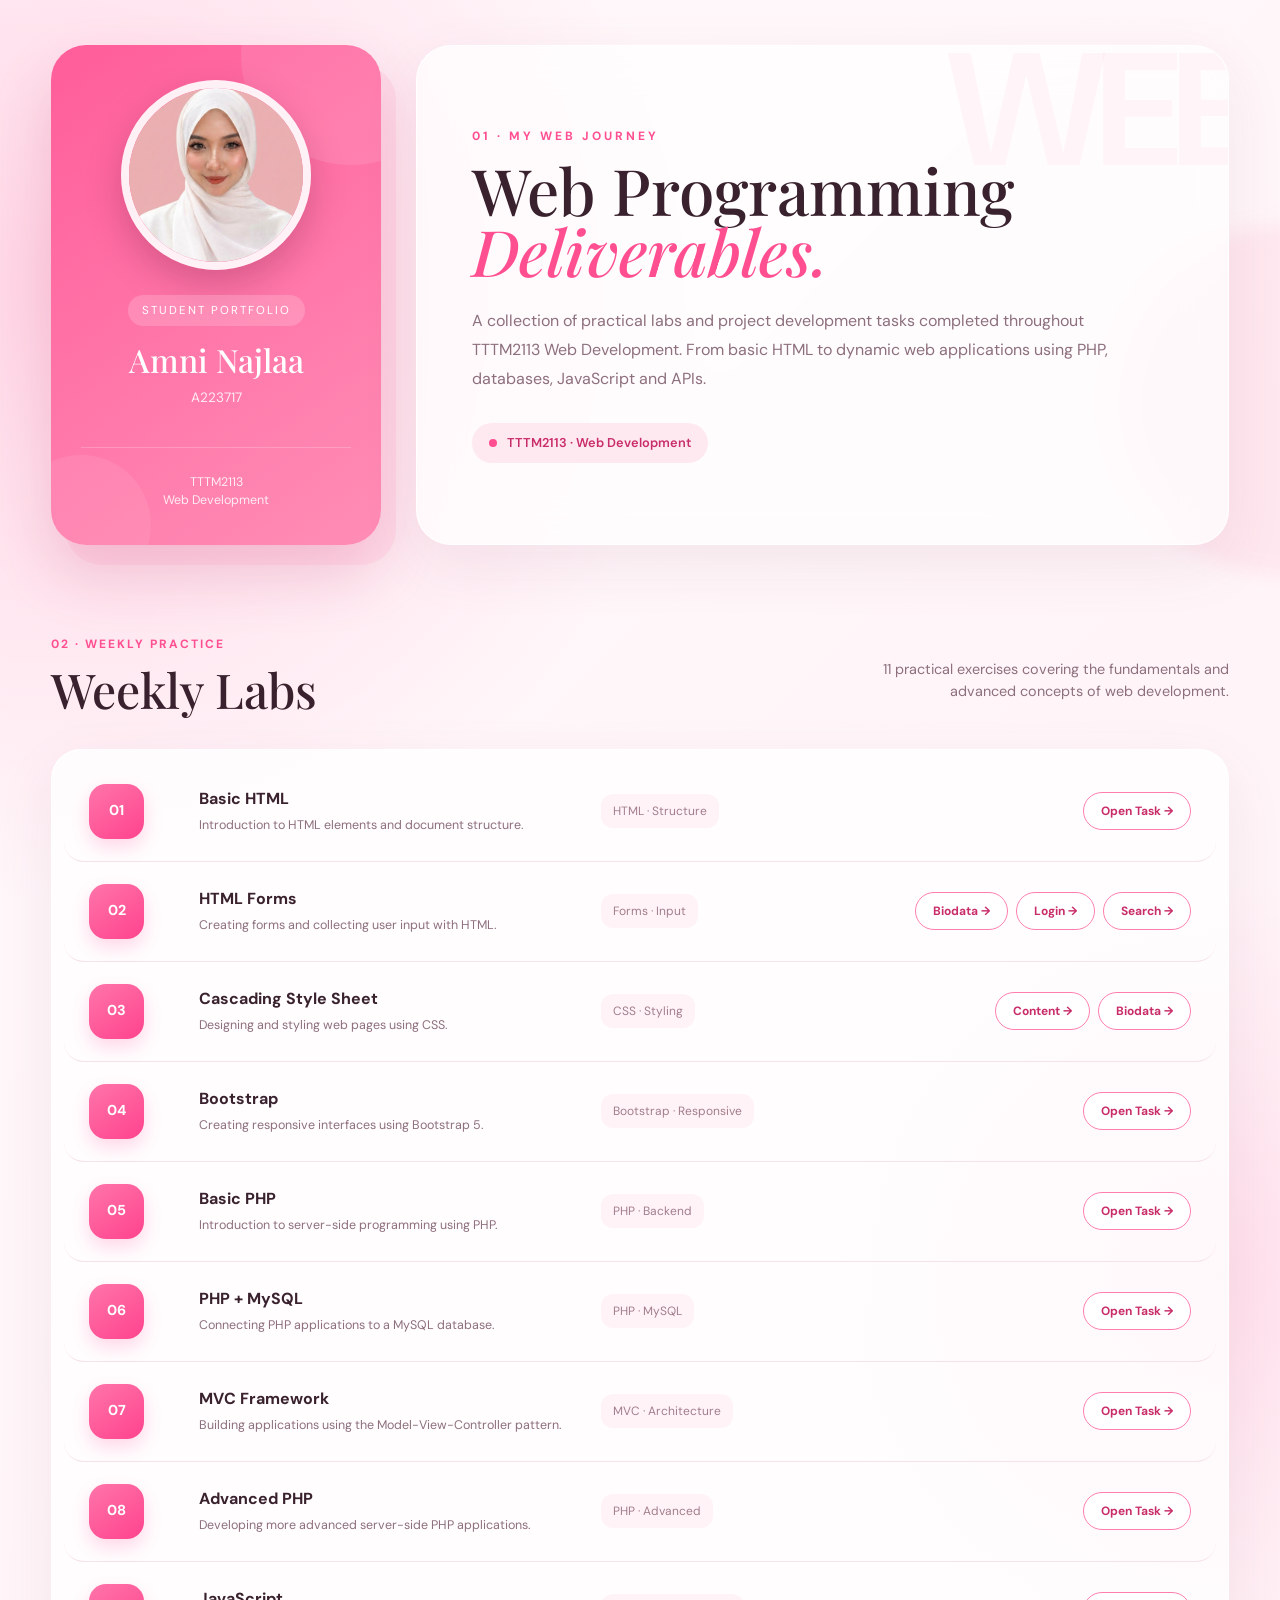
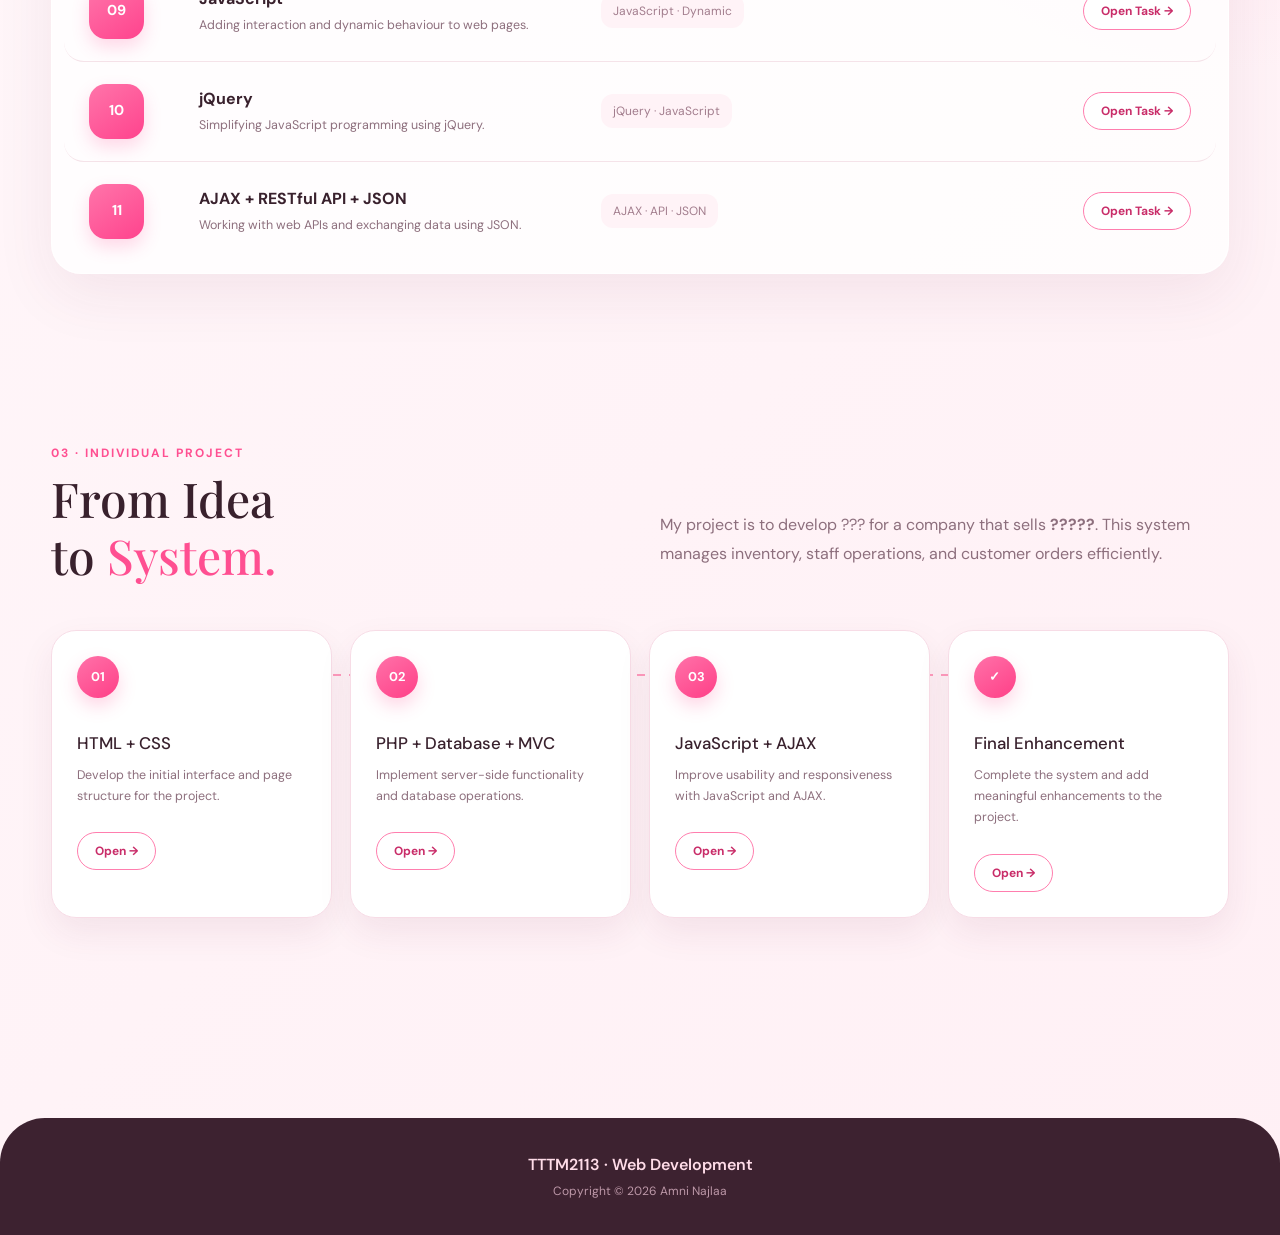
==== index.html @ 012d2acd "Initial commit - all projects" ====
<!DOCTYPE html>
<html lang="en">

<head>
  <meta charset="utf-8">
  <meta name="viewport" content="width=device-width, initial-scale=1">

  <title>TTTM2113 Web Development Deliverables</title>

  <!-- Google Fonts -->
  <link href="https://fonts.googleapis.com/css2?family=DM+Sans:wght@400;500;600;700&family=Playfair+Display:ital,wght@0,600;1,400&display=swap" rel="stylesheet">

  <!-- Bootstrap -->
  <link href="https://cdn.jsdelivr.net/npm/bootstrap@5.3.8/dist/css/bootstrap.min.css" rel="stylesheet">

  <style>

    :root {
      --pink: #ff4f91;
      --pink-dark: #c92d69;
      --pink-light: #ffe9f1;
      --pink-soft: #fff7fa;
      --dark: #39212d;
      --muted: #8d6f7d;
      --white: #ffffff;
    }

    * {
      box-sizing: border-box;
    }

    body {
      margin: 0;
      font-family: 'DM Sans', sans-serif;
      color: var(--dark);

      background:
        radial-gradient(circle at 5% 10%, #ffd5e5 0, transparent 22%),
        radial-gradient(circle at 95% 45%, #ffe0ec 0, transparent 20%),
        linear-gradient(135deg, #fff9fb, #fff0f5);

      min-height: 100vh;
      overflow-x: hidden;
    }


    /* =====================================
       DECORATIVE BACKGROUND
    ====================================== */

    body::before {
      content: "";
      position: fixed;

      width: 350px;
      height: 350px;

      border-radius: 50%;

      top: 25%;
      right: -180px;

      background: rgba(255, 105, 160, .10);

      filter: blur(10px);

      pointer-events: none;
    }


    /* =====================================
       MAIN WRAPPER
    ====================================== */

    .main-wrapper {
      width: min(1250px, 92%);
      margin: auto;
      padding: 45px 0 80px;
    }


    /* =====================================
       PROFILE SECTION
    ====================================== */

    .profile-layout {
      display: grid;

      grid-template-columns: 330px 1fr;

      gap: 35px;

      align-items: stretch;

      margin-bottom: 90px;
    }


    /* Profile card */

    .profile-card {
      position: relative;

      min-height: 500px;

      padding: 35px 30px;

      border-radius: 35px;

      background:
        linear-gradient(
          145deg,
          #ff5d9a,
          #ff8db5
        );

      color: white;

      box-shadow:
        15px 20px 0 rgba(255, 125, 170, .12),
        0 30px 60px rgba(190, 47, 100, .20);

      overflow: hidden;
    }


    .profile-card::before {
      content: "";

      position: absolute;

      width: 220px;
      height: 220px;

      border-radius: 50%;

      background: rgba(255,255,255,.10);

      top: -100px;
      right: -80px;
    }


    .profile-card::after {
      content: "";

      position: absolute;

      width: 140px;
      height: 140px;

      border-radius: 50%;

      background: rgba(255,255,255,.08);

      bottom: -50px;
      left: -40px;
    }


    .profile-content {
      position: relative;
      z-index: 2;
      height: 100%;

      display: flex;
      flex-direction: column;
      align-items: center;
      text-align: center;
    }


    .profile-img {
      width: 190px;
      height: 190px;

      object-fit: cover;

      border-radius: 50%;

      border: 8px solid rgba(255,255,255,.9);

      box-shadow:
        0 15px 35px rgba(100, 20, 55, .25);

      margin-bottom: 25px;
    }


    .profile-tag {
      font-size: .72rem;
      letter-spacing: 2px;
      text-transform: uppercase;

      background: rgba(255,255,255,.18);

      padding: 7px 14px;

      border-radius: 30px;

      margin-bottom: 15px;
    }


    .profile-name {
      font-family: 'Playfair Display', serif;

      font-size: 2rem;

      margin-bottom: 8px;
    }


    .profile-id {
      font-size: .85rem;
      opacity: .85;
    }


    .profile-bottom {
      margin-top: auto;

      width: 100%;

      padding-top: 25px;

      border-top: 1px solid rgba(255,255,255,.25);

      font-size: .78rem;

      opacity: .85;
    }


    /* =====================================
       INTRO AREA
    ====================================== */

    .intro {
      position: relative;

      padding: 55px 55px;

      border-radius: 35px;

      background: rgba(255,255,255,.70);

      backdrop-filter: blur(20px);

      border: 1px solid rgba(255,255,255,.9);

      box-shadow:
        0 20px 60px rgba(120, 40, 75, .08);

      overflow: hidden;

      display: flex;
      flex-direction: column;
      justify-content: center;
    }


    .intro::before {
      content: "WEB";

      position: absolute;

      right: -30px;
      top: -55px;

      font-size: 10rem;

      font-weight: 700;

      color: rgba(255, 85, 145, .055);

      letter-spacing: -10px;
    }


    .small-heading {
      color: var(--pink);

      text-transform: uppercase;

      letter-spacing: 3px;

      font-size: .75rem;

      font-weight: 700;

      margin-bottom: 15px;
    }


    .intro h1 {
      font-family: 'Playfair Display', serif;

      font-size: clamp(3rem, 5vw, 5.5rem);

      line-height: .95;

      margin-bottom: 25px;

      max-width: 800px;
    }


    .intro h1 span {
      color: var(--pink);
      font-style: italic;
    }


    .intro-text {
      max-width: 650px;

      color: var(--muted);

      line-height: 1.8;

      margin-bottom: 30px;
    }


    .course-pill {
      display: inline-flex;

      align-items: center;

      gap: 10px;

      width: fit-content;

      padding: 10px 17px;

      border-radius: 50px;

      background: var(--pink-light);

      color: var(--pink-dark);

      font-size: .8rem;

      font-weight: 600;
    }


    .course-dot {
      width: 8px;
      height: 8px;

      border-radius: 50%;

      background: var(--pink);
    }


    /* =====================================
       SECTION HEADER
    ====================================== */

    .section-header {
      display: flex;

      justify-content: space-between;

      align-items: end;

      margin-bottom: 30px;
    }


    .section-number {
      font-size: .75rem;

      letter-spacing: 2px;

      color: var(--pink);

      font-weight: 700;

      margin-bottom: 8px;
    }


    .section-header h2 {
      font-family: 'Playfair Display', serif;

      font-size: 3rem;

      margin: 0;
    }


    .section-description {
      color: var(--muted);

      font-size: .9rem;

      max-width: 350px;

      text-align: right;
    }


    /* =====================================
       LAB TABLE
    ====================================== */

    .lab-board {
      background: rgba(255,255,255,.78);

      border-radius: 30px;

      padding: 12px;

      box-shadow:
        0 20px 60px rgba(120, 40, 75, .08);

      border: 1px solid rgba(255,255,255,.9);
    }


    .lab-row {
      position: relative;

      display: grid;

      grid-template-columns: 90px 1fr 270px 300px;

      align-items: center;

      gap: 20px;

      padding: 22px 25px;

      border-radius: 20px;

      transition: .3s ease;

      border-bottom: 1px solid #f5e3e9;
    }


    .lab-row:last-child {
      border-bottom: none;
    }


    .lab-row:hover {
      background: linear-gradient(
        90deg,
        #fff0f5,
        #fff8fa
      );

      transform: translateX(7px);

      box-shadow:
        0 10px 25px rgba(255, 91, 150, .08);
    }


    .lab-number {
      width: 55px;
      height: 55px;

      display: flex;

      align-items: center;
      justify-content: center;

      border-radius: 17px;

      background:
        linear-gradient(
          145deg,
          #ff75aa,
          #ff438d
        );

      color: white;

      font-weight: 700;

      font-size: .9rem;

      box-shadow:
        0 8px 18px rgba(255, 67, 141, .20);
    }


    .lab-title {
      font-weight: 700;

      font-size: 1rem;

      margin-bottom: 5px;
    }


    .lab-desc {
      color: var(--muted);

      font-size: .78rem;

      margin: 0;

      line-height: 1.5;
    }


    .lab-tech {
      color: #a27d8d;

      font-size: .75rem;

      background: #fff3f7;

      padding: 8px 12px;

      border-radius: 12px;

      width: fit-content;
    }


    .lab-button {
      display: flex;
      flex-wrap: wrap;
      gap: 8px;
      justify-content: flex-end;
    }


    .open-btn {
      display: inline-block;

      padding: 9px 17px;

      border-radius: 50px;

      text-decoration: none;

      background: #fff;

      border: 1px solid #ff7eae;

      color: var(--pink-dark);

      font-size: .75rem;

      font-weight: 700;

      transition: .3s ease;
    }


    .open-btn:hover {
      color: white;

      background: var(--pink);

      transform: translateY(-2px);

      box-shadow:
        0 8px 18px rgba(255, 67, 141, .20);
    }


    /* =====================================
       PROJECT SECTION
    ====================================== */

    .project-section {
      margin-top: 100px;

      padding: 70px 0 20px;
    }


    .project-intro {
      display: grid;

      grid-template-columns: 1fr 1fr;

      gap: 40px;

      margin-bottom: 45px;
    }


    .project-intro h2 {
      font-family: 'Playfair Display', serif;

      font-size: 3rem;

      margin: 0;
    }


    .project-intro p {
      color: var(--muted);

      line-height: 1.8;

      align-self: end;
    }


    /* Project roadmap */

    .project-roadmap {
      position: relative;

      display: grid;

      grid-template-columns: repeat(4, 1fr);

      gap: 18px;
    }


    .project-roadmap::before {
      content: "";

      position: absolute;

      top: 44px;

      left: 9%;

      right: 9%;

      height: 2px;

      background:
        repeating-linear-gradient(
          90deg,
          #ff9cbe 0 8px,
          transparent 8px 16px
        );

      z-index: 0;
    }


    .project-card {
      position: relative;

      z-index: 1;

      min-height: 280px;

      padding: 25px;

      border-radius: 25px;

      background: white;

      border: 1px solid #f7dce6;

      box-shadow:
        0 15px 35px rgba(120, 40, 75, .08);

      transition: .35s ease;
    }


    .project-card:hover {
      transform: translateY(-10px) rotate(-1deg);

      box-shadow:
        0 25px 50px rgba(255, 70, 140, .15);
    }


    .project-icon {
      width: 42px;
      height: 42px;

      border-radius: 50%;

      display: flex;

      align-items: center;
      justify-content: center;

      background:
        linear-gradient(
          145deg,
          #ff72a9,
          #ff3f87
        );

      color: white;

      font-weight: 700;

      font-size: .8rem;

      margin-bottom: 35px;

      box-shadow:
        0 8px 18px rgba(255, 63, 135, .22);
    }


    .project-card h3 {
      font-size: 1.05rem;

      margin-bottom: 12px;
    }


    .project-card p {
      color: var(--muted);

      font-size: .78rem;

      line-height: 1.7;

      margin-bottom: 25px;
    }


    /* =====================================
       FOOTER
    ====================================== */

    footer {
      margin-top: 100px;

      padding: 35px 0;

      text-align: center;

      background: #3d2230;

      color: #ffdce8;

      border-radius: 45px 45px 0 0;
    }


    footer .copyright {
      color: #bd98a8;

      font-size: .75rem;

      margin-top: 5px;
    }


    /* =====================================
       RESPONSIVE
    ====================================== */

    @media (max-width: 1000px) {

      .profile-layout {
        grid-template-columns: 260px 1fr;
      }

      .lab-row {
        grid-template-columns: 70px 1fr 240px;
      }

      .lab-tech {
        display: none;
      }

      .project-roadmap {
        grid-template-columns: repeat(2, 1fr);
      }

      .project-roadmap::before {
        display: none;
      }

    }


    @media (max-width: 768px) {

      .main-wrapper {
        width: 90%;
        padding-top: 25px;
      }

      .profile-layout {
        grid-template-columns: 1fr;
      }

      .profile-card {
        min-height: 430px;
      }

      .intro {
        padding: 40px 30px;
      }

      .intro h1 {
        font-size: 3rem;
      }

      .section-header {
        display: block;
      }

      .section-description {
        text-align: left;

        margin-top: 10px;
      }

      .lab-row {
        grid-template-columns: 55px 1fr;

        gap: 15px;

        padding: 18px 15px;
      }

      .lab-button {
        grid-column: 2;

        justify-content: flex-start;
      }

      .project-intro {
        grid-template-columns: 1fr;
      }

      .project-roadmap {
        grid-template-columns: 1fr;
      }

    }

  </style>
</head>


<body>


  <main class="main-wrapper">


    <!-- ==================================
         PROFILE + INTRO
    =================================== -->

    <section class="profile-layout">


      <!-- PROFILE -->

      <div class="profile-card">

        <div class="profile-content">

          <img
            src="face.jpg"
            alt="Student photo"
            class="profile-img"
          >

          <div class="profile-tag">
            Student Portfolio
          </div>

          <h2 class="profile-name">
            Amni Najlaa
          </h2>

          <p class="profile-id">
            A223717
          </p>

          <div class="profile-bottom">
            TTTM2113<br>
            Web Development
          </div>

        </div>

      </div>


      <!-- INTRO -->

      <div class="intro">

        <div class="small-heading">
          01 · My Web Journey
        </div>

        <h1>
          Web Programming
          <span>Deliverables.</span>
        </h1>

        <p class="intro-text">
          A collection of practical labs and project development
          tasks completed throughout TTTM2113 Web Development.
          From basic HTML to dynamic web applications using PHP,
          databases, JavaScript and APIs.
        </p>

        <div class="course-pill">

          <span class="course-dot"></span>

          TTTM2113 · Web Development

        </div>

      </div>


    </section>



    <!-- ==================================
         WEEKLY LABS
    =================================== -->

    <section>


      <div class="section-header">

        <div>

          <div class="section-number">
            02 · WEEKLY PRACTICE
          </div>

          <h2>
            Weekly Labs
          </h2>

        </div>

        <p class="section-description">
          11 practical exercises covering the fundamentals
          and advanced concepts of web development.
        </p>

      </div>


      <div class="lab-board">


        <!-- LAB 1 -->

        <div class="lab-row">

          <div class="lab-number">
            01
          </div>

          <div>

            <div class="lab-title">
              Basic HTML
            </div>

            <p class="lab-desc">
              Introduction to HTML elements and document structure.
            </p>

          </div>

          <div class="lab-tech">
            HTML · Structure
          </div>

          <div class="lab-button">

            <a
              href="lab-1/"
              class="open-btn"
            >
              Open Task →
            </a>

          </div>

        </div>



        <!-- LAB 2 -->

        <div class="lab-row">

          <div class="lab-number">
            02
          </div>

          <div>

            <div class="lab-title">
              HTML Forms
            </div>

            <p class="lab-desc">
              Creating forms and collecting user input with HTML.
            </p>

          </div>

          <div class="lab-tech">
            Forms · Input
          </div>

          <div class="lab-button">

            <a href="lab-2/biodata.html" class="open-btn">
             Biodata →
            </a>

            <a href="lab-2/login.html" class="open-btn">
             Login →
            </a>

            <a href="lab-2/search.html" class="open-btn">
             Search →
            </a>

          </div>

        </div>



        <!-- LAB 3 -->

        <div class="lab-row">

          <div class="lab-number">
            03
          </div>

          <div>

            <div class="lab-title">
              Cascading Style Sheet
            </div>

            <p class="lab-desc">
              Designing and styling web pages using CSS.
            </p>

          </div>

          <div class="lab-tech">
            CSS · Styling
          </div>

          <div class="lab-button">

            <a href="lab-3/content.html" class="open-btn">
              Content →
            </a>

             <a href="lab-3/biodata.php" class="open-btn">
              Biodata →
            </a>

          </div>

        </div>



        <!-- LAB 4 -->

        <div class="lab-row">

          <div class="lab-number">
            04
          </div>

          <div>

            <div class="lab-title">
              Bootstrap
            </div>

            <p class="lab-desc">
              Creating responsive interfaces using Bootstrap 5.
            </p>

          </div>

          <div class="lab-tech">
            Bootstrap · Responsive
          </div>

          <div class="lab-button">

            <a href="lab-4/cv.html" class="open-btn">
              Open Task →
            </a>

          </div>

        </div>



        <!-- LAB 5 -->

        <div class="lab-row">

          <div class="lab-number">
            05
          </div>

          <div>

            <div class="lab-title">
              Basic PHP
            </div>

            <p class="lab-desc">
              Introduction to server-side programming using PHP.
            </p>

          </div>

          <div class="lab-tech">
            PHP · Backend
          </div>

          <div class="lab-button">

            <a href="#" class="open-btn">
              Open Task →
            </a>

          </div>

        </div>



        <!-- LAB 6 -->

        <div class="lab-row">

          <div class="lab-number">
            06
          </div>

          <div>

            <div class="lab-title">
              PHP + MySQL
            </div>

            <p class="lab-desc">
              Connecting PHP applications to a MySQL database.
            </p>

          </div>

          <div class="lab-tech">
            PHP · MySQL
          </div>

          <div class="lab-button">

            <a href="#" class="open-btn">
              Open Task →
            </a>

          </div>

        </div>



        <!-- LAB 7 -->

        <div class="lab-row">

          <div class="lab-number">
            07
          </div>

          <div>

            <div class="lab-title">
              MVC Framework
            </div>

            <p class="lab-desc">
              Building applications using the Model-View-Controller pattern.
            </p>

          </div>

          <div class="lab-tech">
            MVC · Architecture
          </div>

          <div class="lab-button">

            <a href="#" class="open-btn">
              Open Task →
            </a>

          </div>

        </div>



        <!-- LAB 8 -->

        <div class="lab-row">

          <div class="lab-number">
            08
          </div>

          <div>

            <div class="lab-title">
              Advanced PHP
            </div>

            <p class="lab-desc">
              Developing more advanced server-side PHP applications.
            </p>

          </div>

          <div class="lab-tech">
            PHP · Advanced
          </div>

          <div class="lab-button">

            <a href="#" class="open-btn">
              Open Task →
            </a>

          </div>

        </div>



        <!-- LAB 9 -->

        <div class="lab-row">

          <div class="lab-number">
            09
          </div>

          <div>

            <div class="lab-title">
              JavaScript
            </div>

            <p class="lab-desc">
              Adding interaction and dynamic behaviour to web pages.
            </p>

          </div>

          <div class="lab-tech">
            JavaScript · Dynamic
          </div>

          <div class="lab-button">

            <a href="#" class="open-btn">
              Open Task →
            </a>

          </div>

        </div>



        <!-- LAB 10 -->

        <div class="lab-row">

          <div class="lab-number">
            10
          </div>

          <div>

            <div class="lab-title">
              jQuery
            </div>

            <p class="lab-desc">
              Simplifying JavaScript programming using jQuery.
            </p>

          </div>

          <div class="lab-tech">
            jQuery · JavaScript
          </div>

          <div class="lab-button">

            <a href="#" class="open-btn">
              Open Task →
            </a>

          </div>

        </div>



        <!-- LAB 11 -->

        <div class="lab-row">

          <div class="lab-number">
            11
          </div>

          <div>

            <div class="lab-title">
              AJAX + RESTful API + JSON
            </div>

            <p class="lab-desc">
              Working with web APIs and exchanging data using JSON.
            </p>

          </div>

          <div class="lab-tech">
            AJAX · API · JSON
          </div>

          <div class="lab-button">

            <a href="#" class="open-btn">
              Open Task →
            </a>

          </div>

        </div>


      </div>

    </section>



    <!-- ==================================
         INDIVIDUAL PROJECT
    =================================== -->

    <section class="project-section">


      <div class="project-intro">

        <div>

          <div class="section-number">
            03 · INDIVIDUAL PROJECT
          </div>

          <h2>
            From Idea<br>
            to <span style="color:#ff4f91;">System.</span>
          </h2>

        </div>


        <p>
          My project is to develop ??? for a company that sells
          <strong>?????</strong>.
          This system manages inventory, staff operations,
          and customer orders efficiently.
        </p>

      </div>



      <!-- ROADMAP -->

      <div class="project-roadmap">


        <!-- TASK 1 -->

        <div class="project-card">

          <div class="project-icon">
            01
          </div>

          <h3>
            HTML + CSS
          </h3>

          <p>
            Develop the initial interface and page structure
            for the project.
          </p>

          <a
            href="#"
            class="open-btn"
          >
            Open →
          </a>

        </div>



        <!-- TASK 2 -->

        <div class="project-card">

          <div class="project-icon">
            02
          </div>

          <h3>
            PHP + Database + MVC
          </h3>

          <p>
            Implement server-side functionality and
            database operations.
          </p>

          <a
            href="#"
            class="open-btn"
          >
            Open →
          </a>

        </div>



        <!-- TASK 3 -->

        <div class="project-card">

          <div class="project-icon">
            03
          </div>

          <h3>
            JavaScript + AJAX
          </h3>

          <p>
            Improve usability and responsiveness with
            JavaScript and AJAX.
          </p>

          <a
            href="#"
            class="open-btn"
          >
            Open →
          </a>

        </div>



        <!-- FINAL -->

        <div class="project-card">

          <div class="project-icon">
            ✓
          </div>

          <h3>
            Final Enhancement
          </h3>

          <p>
            Complete the system and add meaningful
            enhancements to the project.
          </p>

          <a
            href="#"
            class="open-btn"
          >
            Open →
          </a>

        </div>


      </div>

    </section>


  </main>



  <!-- ==================================
       FOOTER
  =================================== -->

  <footer>

    <div class="container">

      <div class="fw-semibold">
        TTTM2113 · Web Development
      </div>

      <div class="copyright">
        Copyright © 2026 Amni Najlaa
      </div>

    </div>

  </footer>



  <script src="https://cdn.jsdelivr.net/npm/bootstrap@5.3.8/dist/js/bootstrap.bundle.min.js"></script>

</body>

</html>
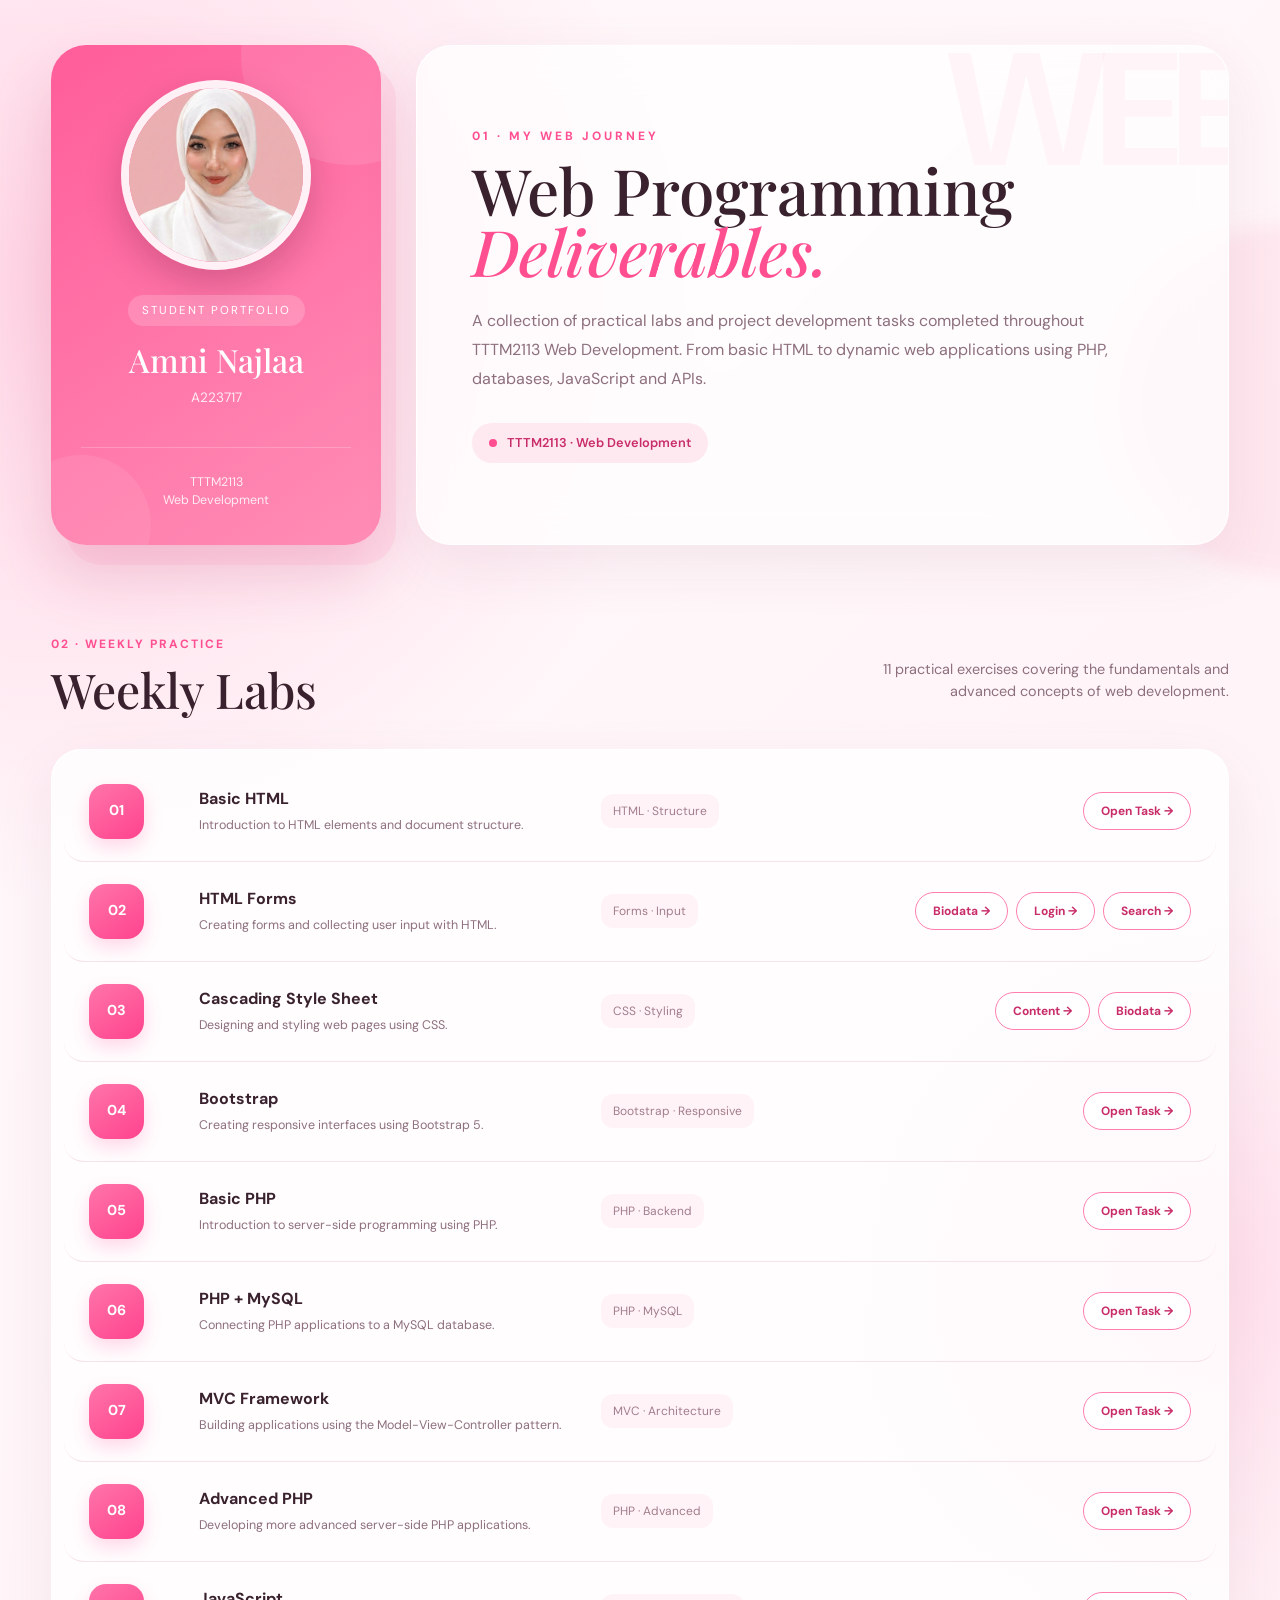
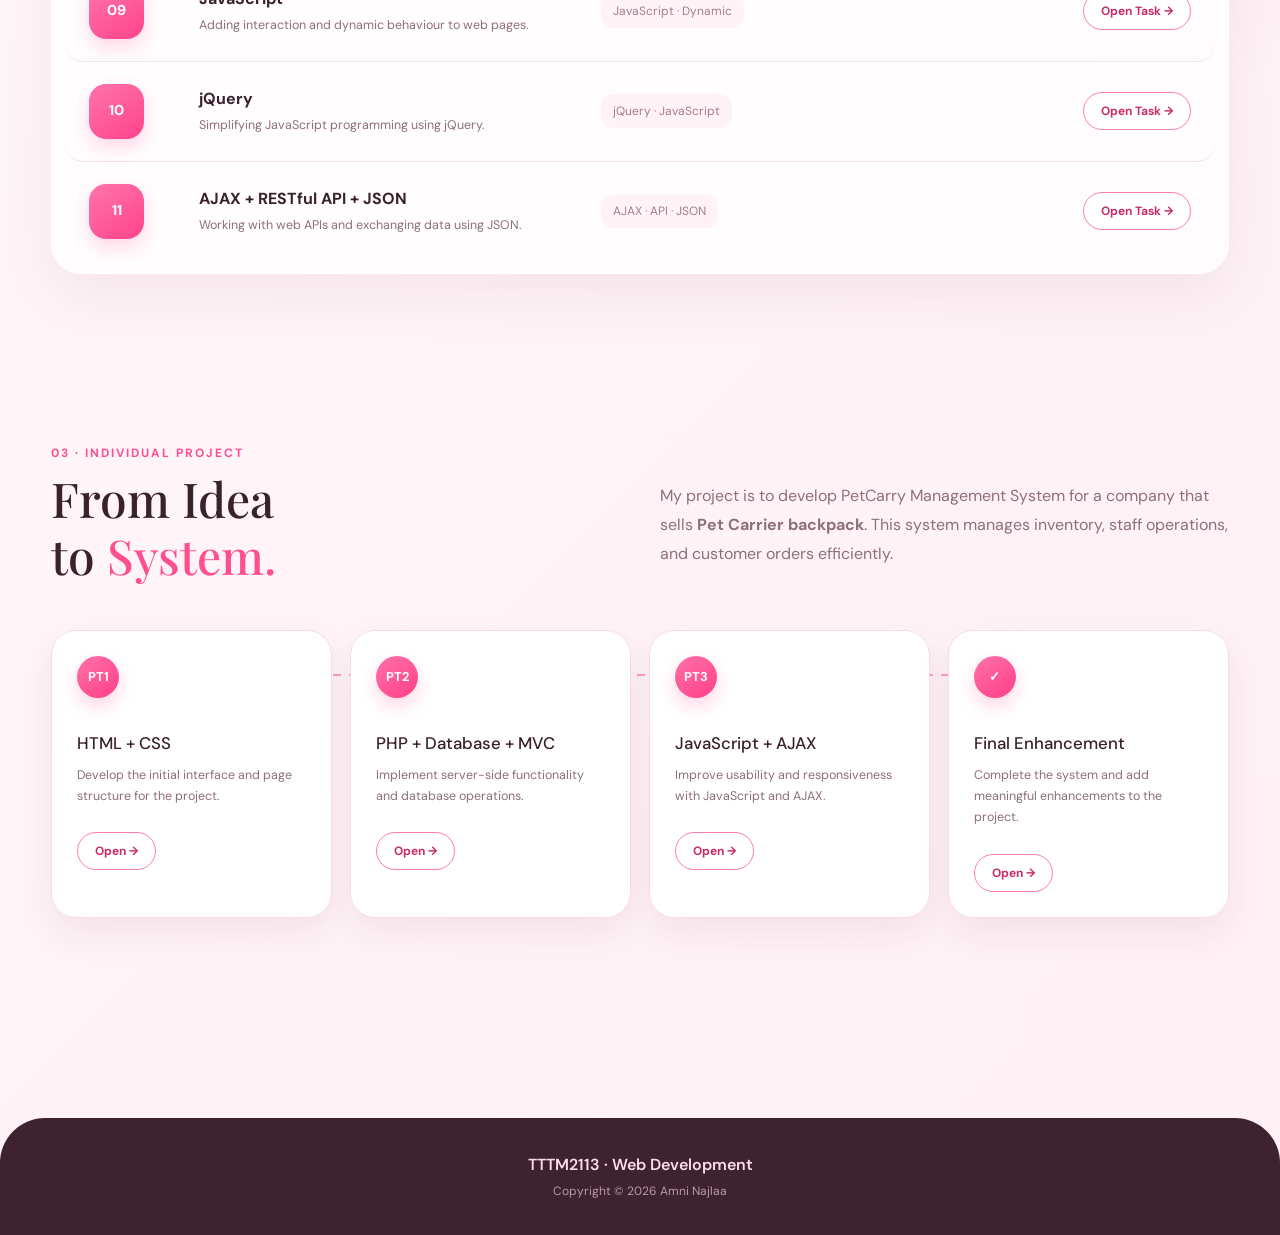
==== commit c8cf989f: "Update Java files" ====
--- a/index.html
+++ b/index.html
@@ -1397,8 +1397,8 @@
 
 
         <p>
-          My project is to develop ??? for a company that sells
-          <strong>?????</strong>.
+          My project is to develop PetCarry Management System for a company that sells
+          <strong>Pet Carrier backpack</strong>.
           This system manages inventory, staff operations,
           and customer orders efficiently.
         </p>
@@ -1417,7 +1417,7 @@
         <div class="project-card">
 
           <div class="project-icon">
-            01
+            PT1
           </div>
 
           <h3>
@@ -1427,6 +1427,34 @@
           <p>
             Develop the initial interface and page structure
             for the project.
+          </p>
+
+          <a
+            href="pt1/home.php"
+            class="open-btn"
+          >
+            Open →
+          </a>
+
+        </div>
+
+
+
+        <!-- TASK 2 -->
+
+        <div class="project-card">
+
+          <div class="project-icon">
+            PT2
+          </div>
+
+          <h3>
+            PHP + Database + MVC
+          </h3>
+
+          <p>
+            Implement server-side functionality and
+            database operations.
           </p>
 
           <a
@@ -1440,21 +1468,21 @@
 
 
 
-        <!-- TASK 2 -->
+        <!-- TASK 3 -->
 
         <div class="project-card">
 
           <div class="project-icon">
-            02
+            PT3
           </div>
 
           <h3>
-            PHP + Database + MVC
+            JavaScript + AJAX
           </h3>
 
           <p>
-            Implement server-side functionality and
-            database operations.
+            Improve usability and responsiveness with
+            JavaScript and AJAX.
           </p>
 
           <a
@@ -1468,21 +1496,21 @@
 
 
 
-        <!-- TASK 3 -->
+        <!-- FINAL -->
 
         <div class="project-card">
 
           <div class="project-icon">
-            03
+            ✓
           </div>
 
           <h3>
-            JavaScript + AJAX
+            Final Enhancement
           </h3>
 
           <p>
-            Improve usability and responsiveness with
-            JavaScript and AJAX.
+            Complete the system and add meaningful
+            enhancements to the project.
           </p>
 
           <a
@@ -1495,34 +1523,6 @@
         </div>
 
 
-
-        <!-- FINAL -->
-
-        <div class="project-card">
-
-          <div class="project-icon">
-            ✓
-          </div>
-
-          <h3>
-            Final Enhancement
-          </h3>
-
-          <p>
-            Complete the system and add meaningful
-            enhancements to the project.
-          </p>
-
-          <a
-            href="#"
-            class="open-btn"
-          >
-            Open →
-          </a>
-
-        </div>
-
-
       </div>
 
     </section>
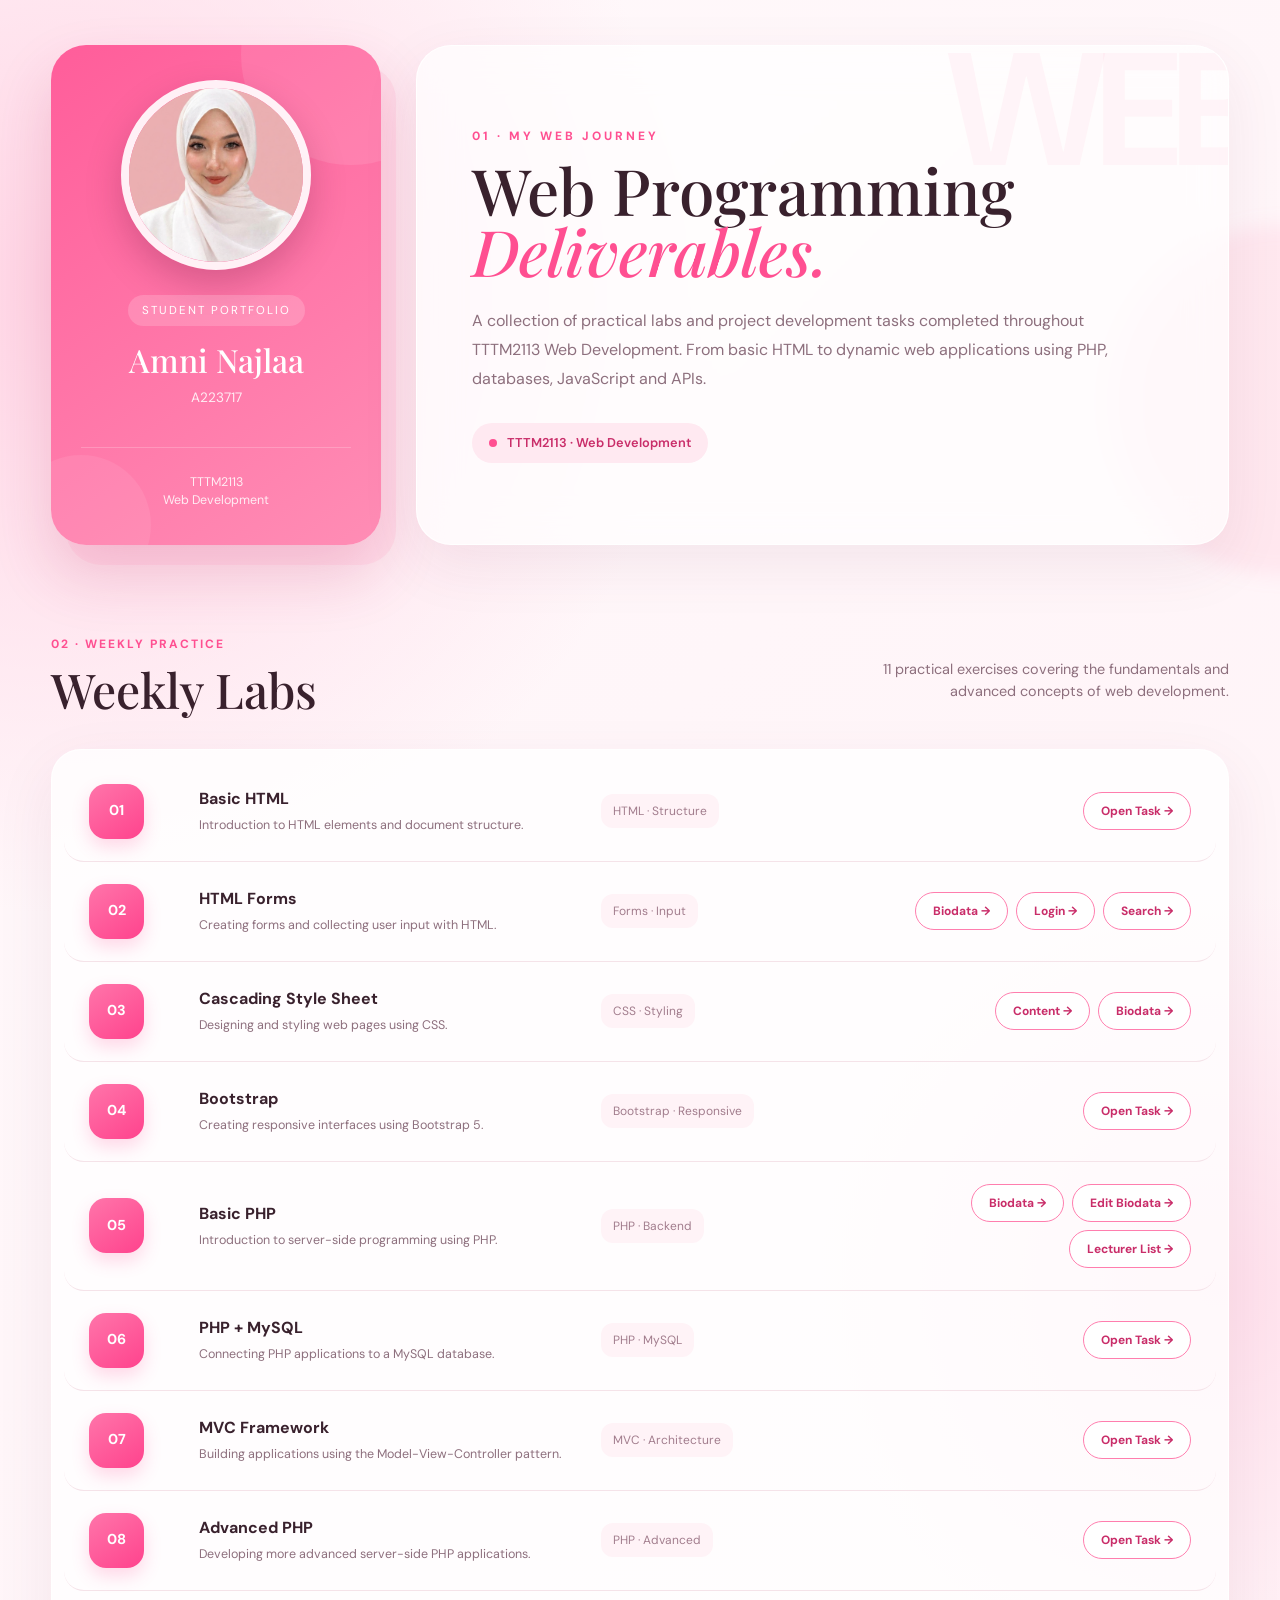
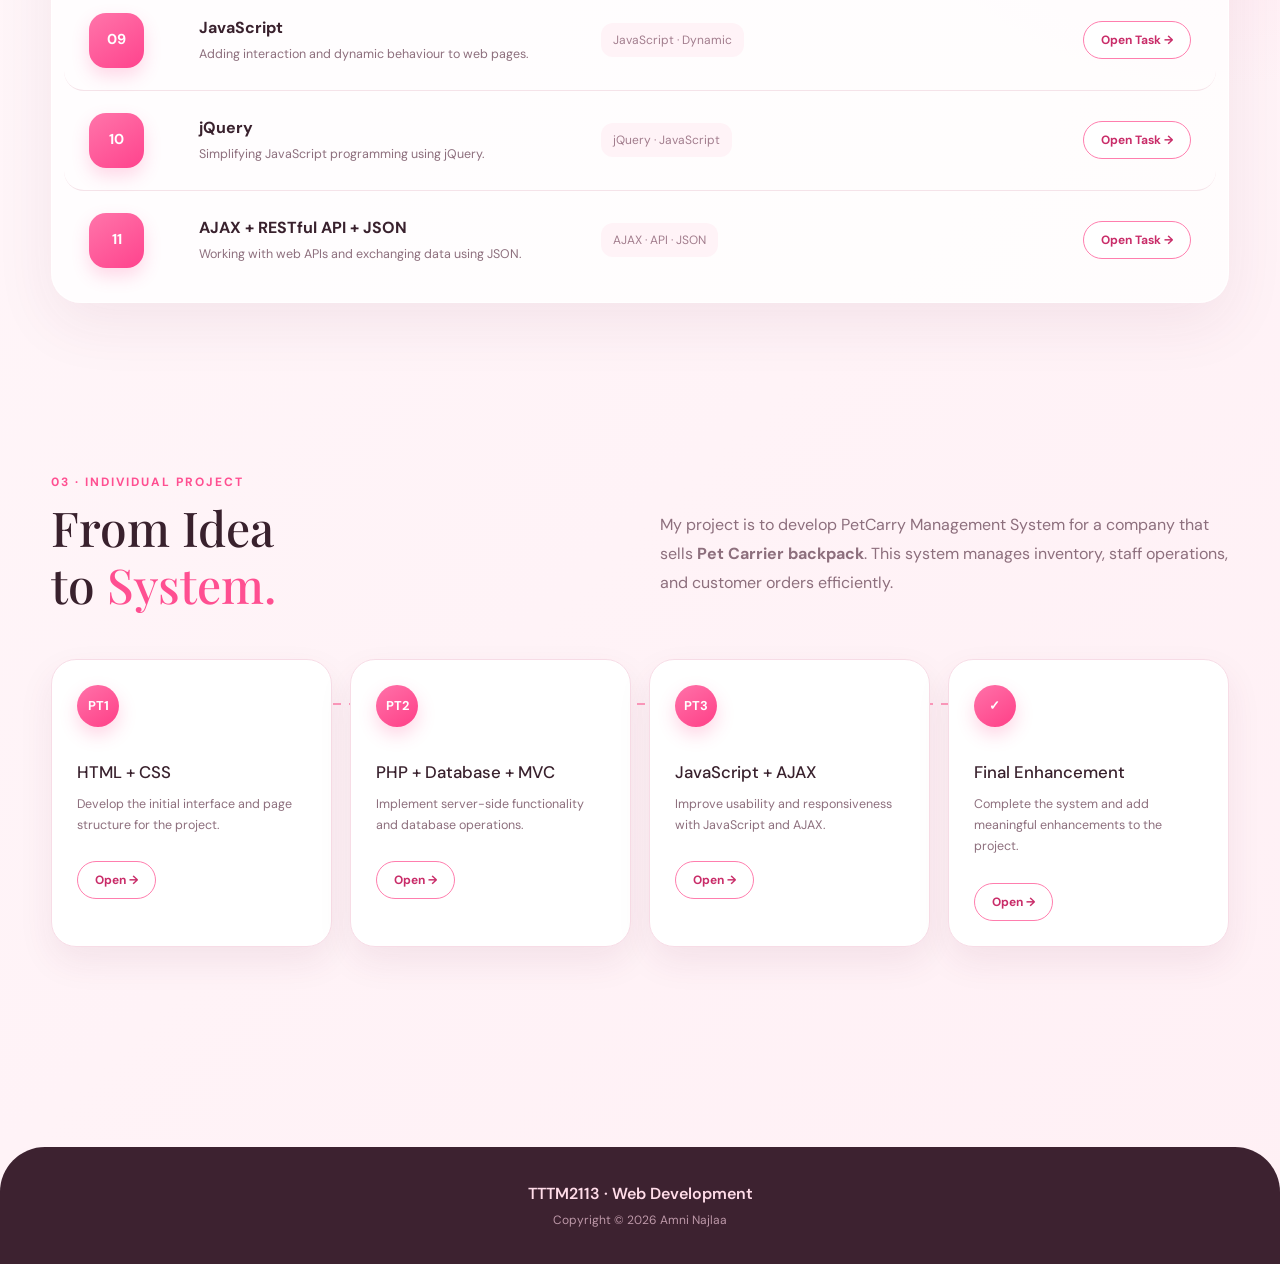
==== commit d5905481: "Update Java files" ====
--- a/index.html
+++ b/index.html
@@ -1142,8 +1142,16 @@
 
           <div class="lab-button">
 
-            <a href="#" class="open-btn">
-              Open Task →
+            <a href="lab-5/biodata.php" class="open-btn">
+              Biodata →
+            </a>
+
+            <a href="lab-5/edit_bio.php" class="open-btn">
+              Edit Biodata →
+            </a>
+
+            <a href="lab-5/lecturer_list.php" class="open-btn">
+              Lecturer List →
             </a>
 
           </div>
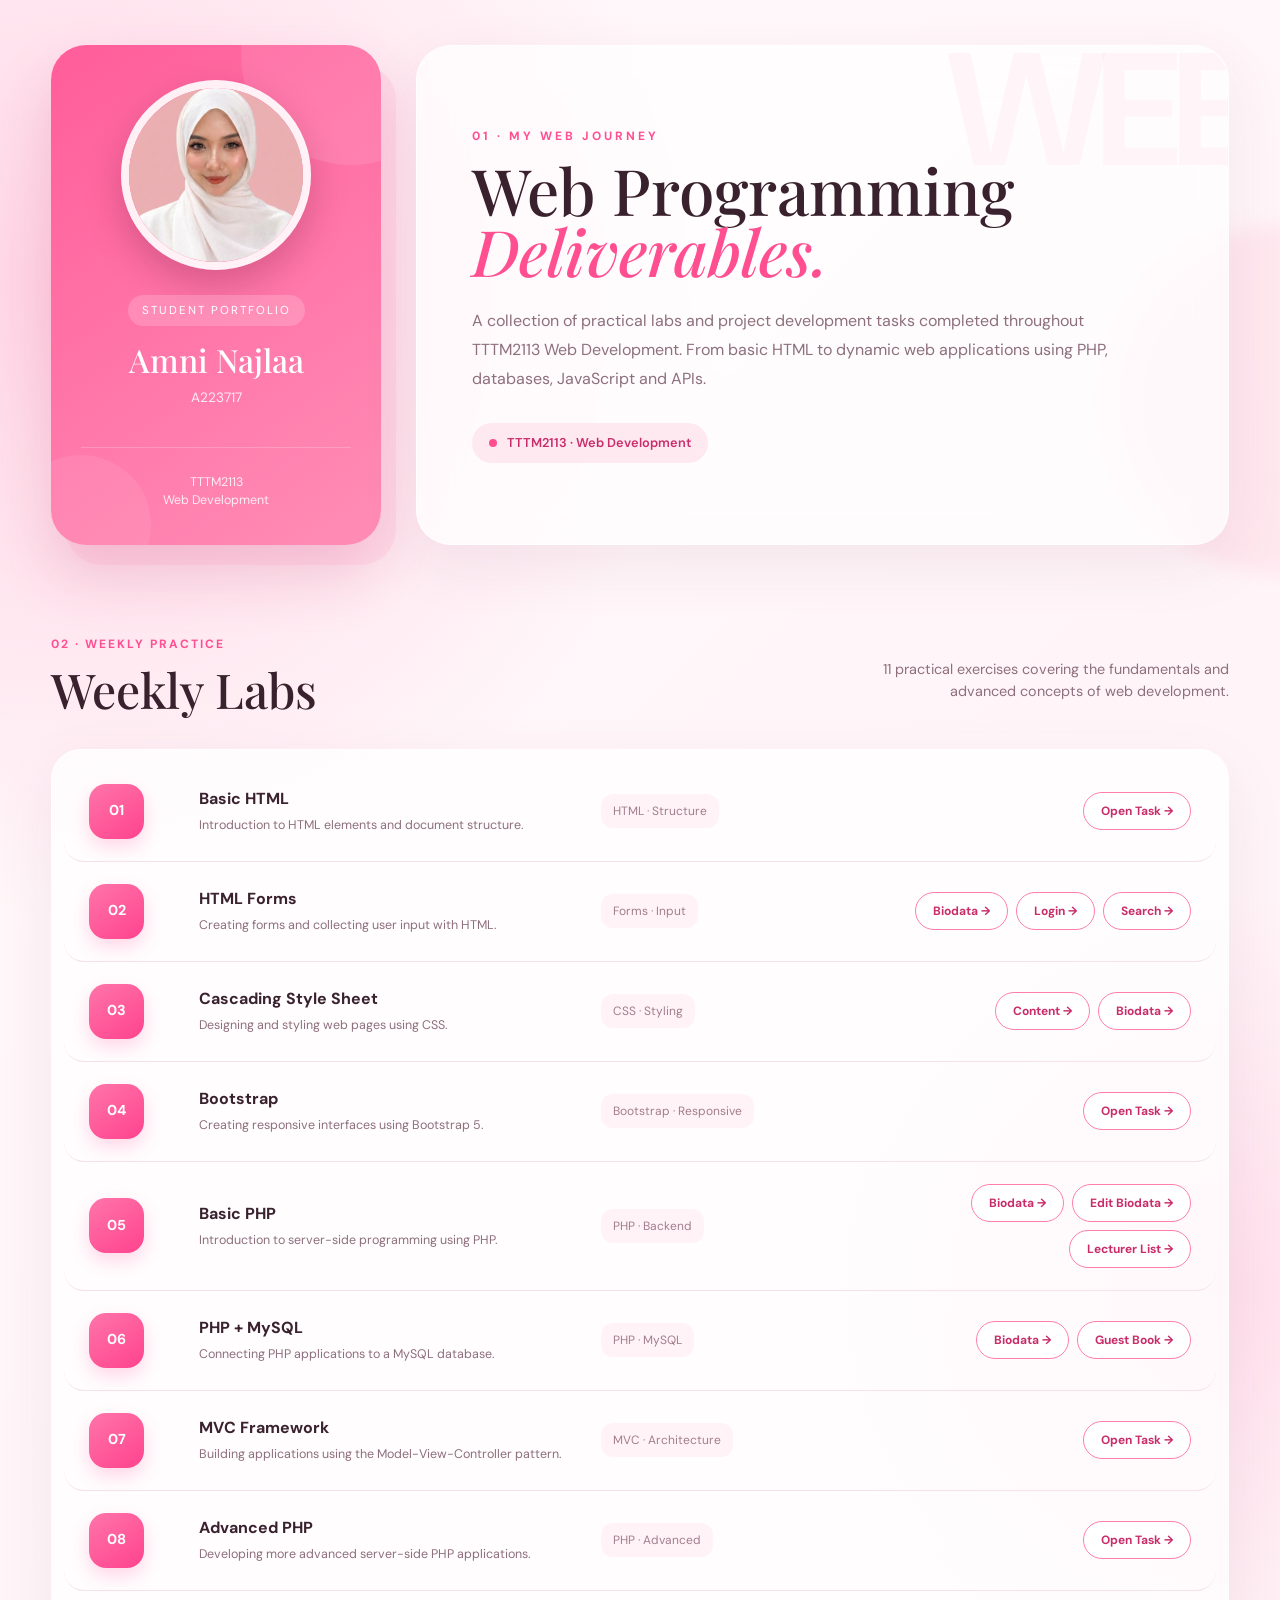
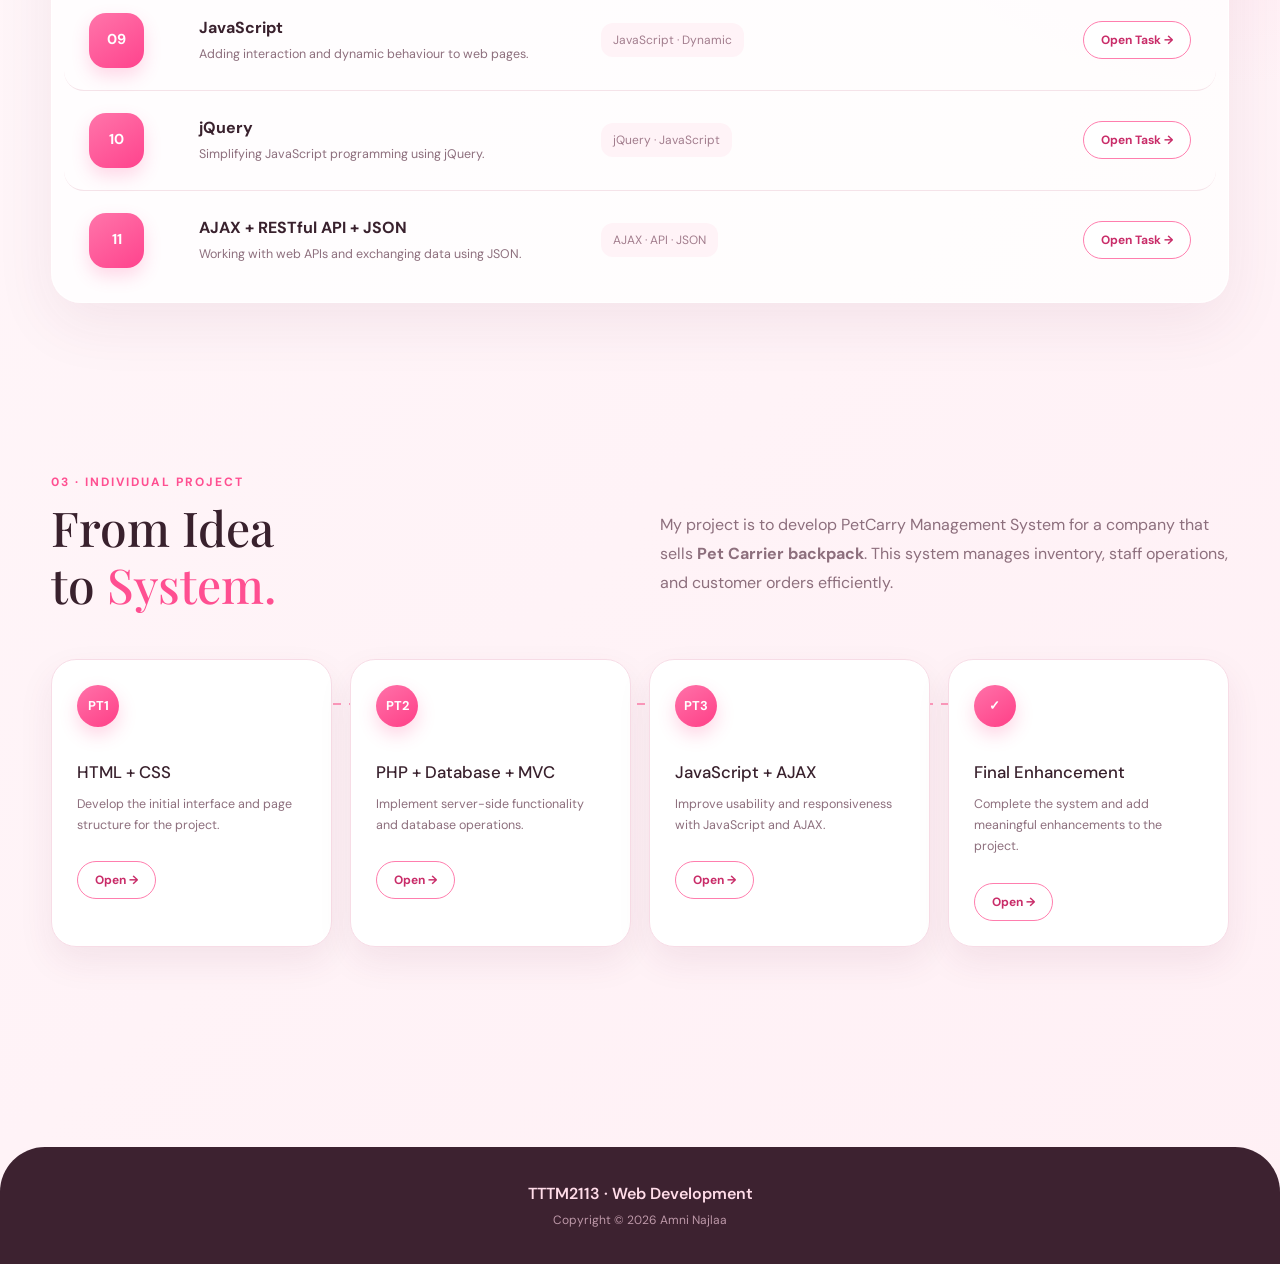
==== commit d8281947: "Update Landing Page" ====
--- a/index.html
+++ b/index.html
@@ -1186,8 +1186,12 @@
 
           <div class="lab-button">
 
-            <a href="#" class="open-btn">
-              Open Task →
+             <a href="lab-6/biodata.php" class="open-btn">
+              Biodata →
+            </a>
+
+            <a href="lab-6/index.php" class="open-btn">
+              Guest Book →
             </a>
 
           </div>
